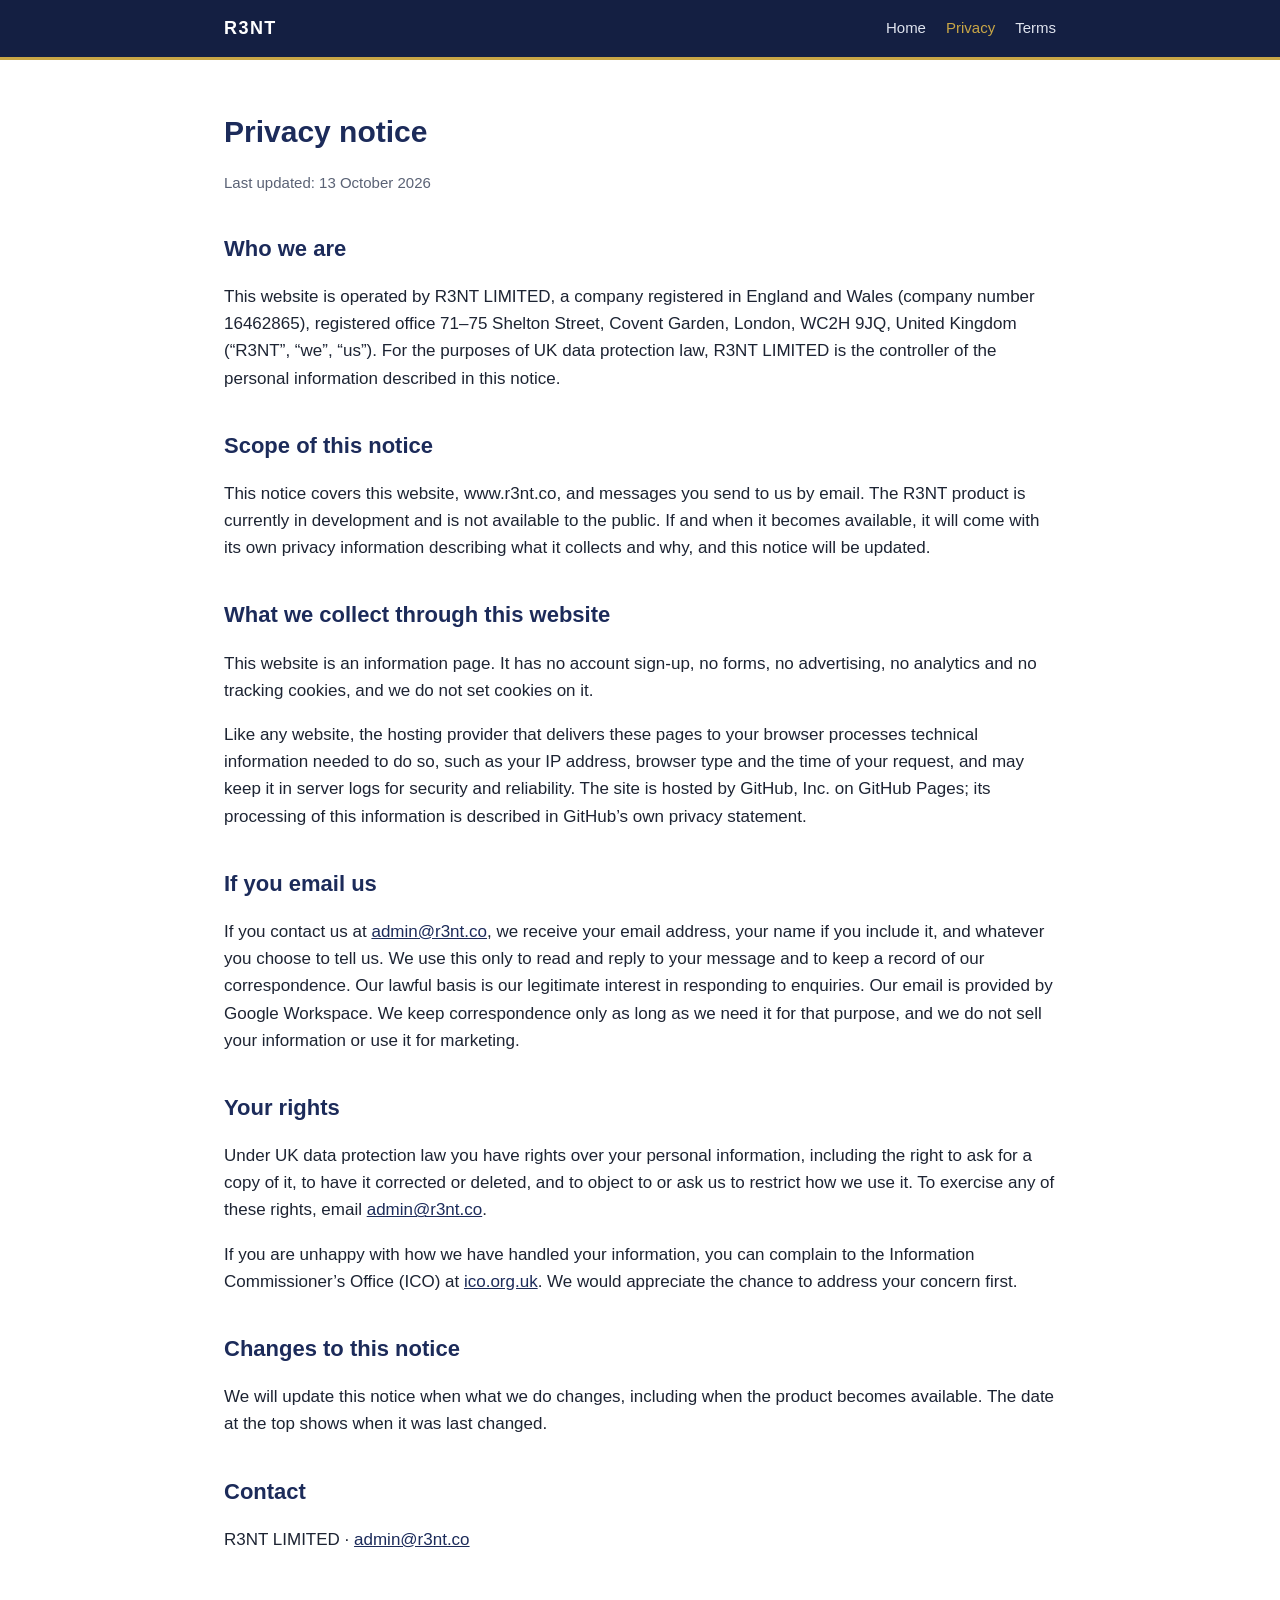
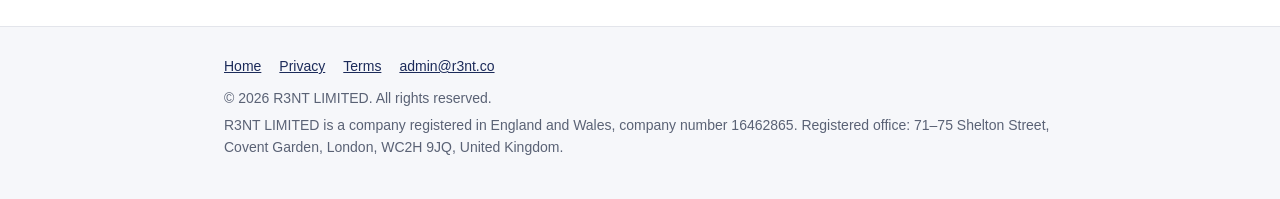
==== privacy/index.html @ ecab7422 "R3NT company website: home, privacy, terms Static site for www.r3nt.co (GitHub Pages). No scripts, c" ====
<!doctype html>
<html lang="en-GB">
<head>
<meta charset="utf-8">
<meta name="viewport" content="width=device-width, initial-scale=1">
<title>Privacy — R3NT</title>
<meta name="description" content="How R3NT LIMITED handles personal information in connection with this website.">
<link rel="canonical" href="https://www.r3nt.co/privacy/">
<link rel="icon" type="image/png" href="/assets/favicon.png">
<link rel="apple-touch-icon" href="/assets/apple-touch-icon.png">
<meta property="og:title" content="Privacy — R3NT">
<meta property="og:description" content="How R3NT LIMITED handles personal information in connection with this website.">
<meta property="og:url" content="https://www.r3nt.co/privacy/">
<meta property="og:image" content="https://www.r3nt.co/assets/r3nt-logo.jpg">
<meta name="theme-color" content="#141f42">
<link rel="stylesheet" href="/styles.css">
</head>
<body>
<header class="site-header"><div class="wrap"><a class="brand" href="/">R3NT</a><nav class="site-nav" aria-label="Main"><a href="/">Home</a><a href="/privacy/" aria-current="page">Privacy</a><a href="/terms/">Terms</a></nav></div></header>
<main class="content legal"><div class="wrap">
<h1>Privacy notice</h1>
<p class="updated">Last updated: 13 October 2026</p>

<h2>Who we are</h2>
<p>This website is operated by R3NT LIMITED, a company registered in England and Wales (company number 16462865), registered office 71&ndash;75 Shelton Street, Covent Garden, London, WC2H 9JQ, United Kingdom (&ldquo;R3NT&rdquo;, &ldquo;we&rdquo;, &ldquo;us&rdquo;). For the purposes of UK data protection law, R3NT LIMITED is the controller of the personal information described in this notice.</p>

<h2>Scope of this notice</h2>
<p>This notice covers this website, www.r3nt.co, and messages you send to us by email. The R3NT product is currently in development and is not available to the public. If and when it becomes available, it will come with its own privacy information describing what it collects and why, and this notice will be updated.</p>

<h2>What we collect through this website</h2>
<p>This website is an information page. It has no account sign-up, no forms, no advertising, no analytics and no tracking cookies, and we do not set cookies on it.</p>
<p>Like any website, the hosting provider that delivers these pages to your browser processes technical information needed to do so, such as your IP address, browser type and the time of your request, and may keep it in server logs for security and reliability. The site is hosted by GitHub, Inc. on GitHub Pages; its processing of this information is described in GitHub&rsquo;s own privacy statement.</p>

<h2>If you email us</h2>
<p>If you contact us at <a href="mailto:admin@r3nt.co">admin@r3nt.co</a>, we receive your email address, your name if you include it, and whatever you choose to tell us. We use this only to read and reply to your message and to keep a record of our correspondence. Our lawful basis is our legitimate interest in responding to enquiries. Our email is provided by Google Workspace. We keep correspondence only as long as we need it for that purpose, and we do not sell your information or use it for marketing.</p>

<h2>Your rights</h2>
<p>Under UK data protection law you have rights over your personal information, including the right to ask for a copy of it, to have it corrected or deleted, and to object to or ask us to restrict how we use it. To exercise any of these rights, email <a href="mailto:admin@r3nt.co">admin@r3nt.co</a>.</p>
<p>If you are unhappy with how we have handled your information, you can complain to the Information Commissioner&rsquo;s Office (ICO) at <a href="https://ico.org.uk/make-a-complaint/">ico.org.uk</a>. We would appreciate the chance to address your concern first.</p>

<h2>Changes to this notice</h2>
<p>We will update this notice when what we do changes, including when the product becomes available. The date at the top shows when it was last changed.</p>

<h2>Contact</h2>
<p>R3NT LIMITED &middot; <a href="mailto:admin@r3nt.co">admin@r3nt.co</a></p>
</div></main>
<footer class="site-footer"><div class="wrap"><nav aria-label="Legal"><a href="/">Home</a><a href="/privacy/">Privacy</a><a href="/terms/">Terms</a><a href="mailto:admin@r3nt.co">admin@r3nt.co</a></nav><p>&copy; 2026 R3NT LIMITED. All rights reserved.</p><p>R3NT LIMITED is a company registered in England and Wales, company number 16462865. Registered office: 71&ndash;75 Shelton Street, Covent Garden, London, WC2H 9JQ, United Kingdom.</p></div></footer>
</body></html>
---- styles.css ----
:root {
  --navy: #1c2b5a;
  --navy-deep: #141f42;
  --gold: #c9a646;
  --ink: #1d2433;
  --muted: #5a6275;
  --line: #e3e5eb;
  --paper: #ffffff;
  --wash: #f6f7fa;
}
* { box-sizing: border-box; }
html { -webkit-text-size-adjust: 100%; }
body {
  margin: 0;
  background: var(--paper);
  color: var(--ink);
  font: 17px/1.6 -apple-system, BlinkMacSystemFont, "Segoe UI", Roboto, "Helvetica Neue", Arial, sans-serif;
}
a { color: var(--navy); }
a:hover { color: var(--navy-deep); }
.wrap { max-width: 880px; margin: 0 auto; padding: 0 24px; }

.site-header { background: var(--navy-deep); border-bottom: 3px solid var(--gold); }
.site-header .wrap { display: flex; align-items: center; justify-content: space-between; gap: 16px; padding-top: 14px; padding-bottom: 14px; }
.brand { color: #fff; text-decoration: none; font-weight: 700; letter-spacing: .08em; font-size: 18px; }
.brand:hover { color: var(--gold); }
.site-nav { display: flex; gap: 20px; font-size: 15px; }
.site-nav a { color: #dfe3ee; text-decoration: none; }
.site-nav a:hover, .site-nav a[aria-current="page"] { color: var(--gold); }

.hero { background: var(--navy); color: #fff; text-align: center; padding: 56px 0 64px; }
.hero img { width: 100%; max-width: 560px; height: auto; display: block; margin: 0 auto 32px; border-radius: 6px; }
.hero h1 { margin: 0 auto; max-width: 640px; font-size: clamp(26px, 4.4vw, 38px); line-height: 1.25; font-weight: 700; }
.hero h1::after { content: ""; display: block; width: 64px; height: 3px; background: var(--gold); margin: 22px auto 0; }

.content { padding: 48px 0 56px; }
.content h2 { font-size: 22px; margin: 36px 0 10px; color: var(--navy); }
.content h2:first-child { margin-top: 0; }
.content p, .content li { color: var(--ink); }
.content .lead { font-size: 19px; }

.facts { display: grid; grid-template-columns: repeat(auto-fit, minmax(220px, 1fr)); gap: 16px; margin: 32px 0 0; padding: 0; list-style: none; }
.facts li { background: var(--wash); border: 1px solid var(--line); border-left: 3px solid var(--gold); border-radius: 6px; padding: 16px 18px; }
.facts strong { display: block; font-size: 13px; text-transform: uppercase; letter-spacing: .06em; color: var(--muted); margin-bottom: 4px; }

.legal .updated { color: var(--muted); font-size: 15px; }
.legal h1 { font-size: 30px; color: var(--navy); margin: 0 0 6px; }

.site-footer { background: var(--wash); border-top: 1px solid var(--line); color: var(--muted); font-size: 14px; padding: 28px 0 36px; }
.site-footer p { margin: 4px 0; }
.site-footer nav { display: flex; gap: 18px; margin-bottom: 10px; }
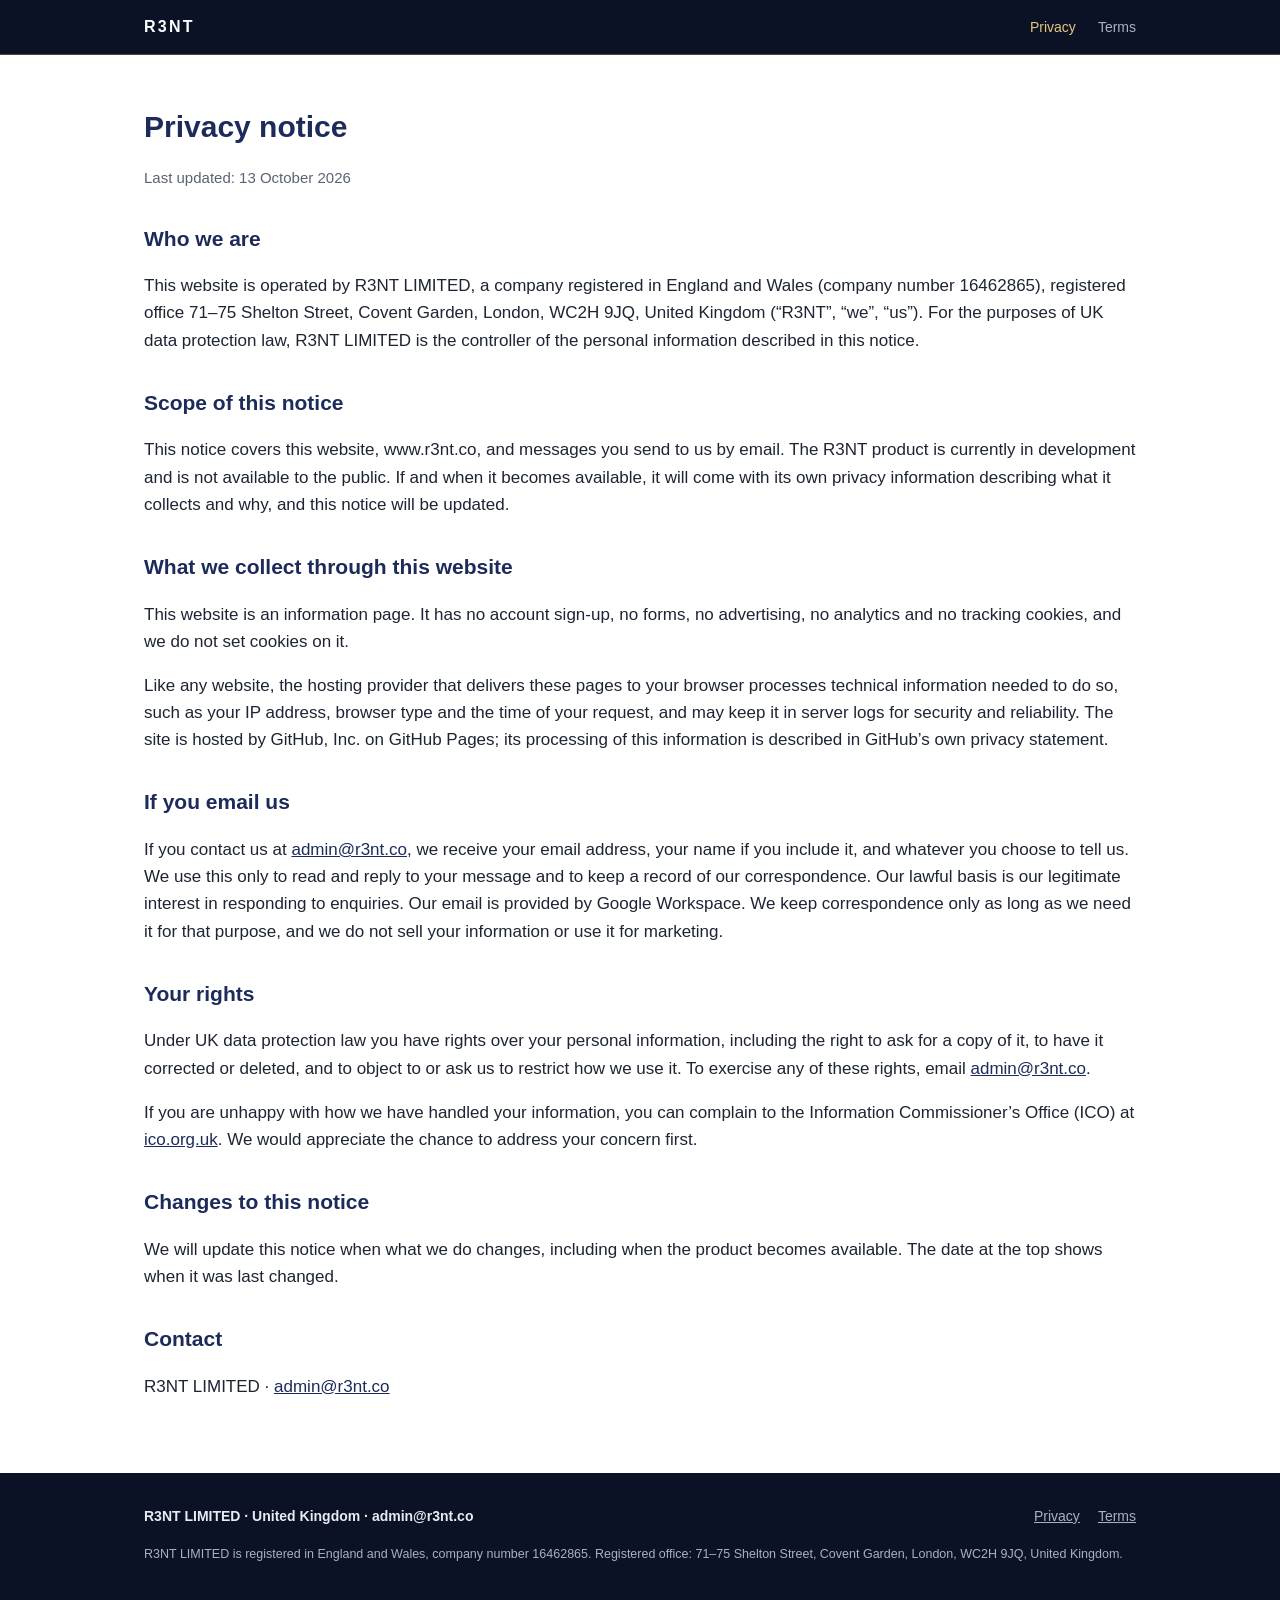
==== commit 2257bd00: "Homepage: witness, record, read — high-level positioning A trusted record for the moments that matte" ====
--- a/privacy/index.html
+++ b/privacy/index.html
@@ -16,7 +16,7 @@
 <link rel="stylesheet" href="/styles.css">
 </head>
 <body>
-<header class="site-header"><div class="wrap"><a class="brand" href="/">R3NT</a><nav class="site-nav" aria-label="Main"><a href="/">Home</a><a href="/privacy/" aria-current="page">Privacy</a><a href="/terms/">Terms</a></nav></div></header>
+<header class="site-header"><div class="wrap"><a class="brand" href="/">R3NT</a><nav class="site-nav" aria-label="Main"><a href="/privacy/" aria-current="page">Privacy</a><a href="/terms/">Terms</a></nav></div></header>
 <main class="content legal"><div class="wrap">
 <h1>Privacy notice</h1>
 <p class="updated">Last updated: 13 October 2026</p>
@@ -44,5 +44,5 @@
 <h2>Contact</h2>
 <p>R3NT LIMITED &middot; <a href="mailto:admin@r3nt.co">admin@r3nt.co</a></p>
 </div></main>
-<footer class="site-footer"><div class="wrap"><nav aria-label="Legal"><a href="/">Home</a><a href="/privacy/">Privacy</a><a href="/terms/">Terms</a><a href="mailto:admin@r3nt.co">admin@r3nt.co</a></nav><p>&copy; 2026 R3NT LIMITED. All rights reserved.</p><p>R3NT LIMITED is a company registered in England and Wales, company number 16462865. Registered office: 71&ndash;75 Shelton Street, Covent Garden, London, WC2H 9JQ, United Kingdom.</p></div></footer>
+<footer class="site-footer"><div class="wrap"><p class="who">R3NT LIMITED &middot; United Kingdom &middot; <a href="mailto:admin@r3nt.co">admin@r3nt.co</a></p><nav aria-label="Legal"><a href="/privacy/">Privacy</a><a href="/terms/">Terms</a></nav><p class="reg">R3NT LIMITED is registered in England and Wales, company number 16462865. Registered office: 71&ndash;75 Shelton Street, Covent Garden, London, WC2H 9JQ, United Kingdom.</p></div></footer>
 </body></html>
--- a/styles.css
+++ b/styles.css
@@ -1,51 +1,86 @@
 :root {
-  --navy: #1c2b5a;
-  --navy-deep: #141f42;
+  --ink: #0b1226;
+  --navy: #141f42;
+  --navy-2: #1c2b5a;
   --gold: #c9a646;
-  --ink: #1d2433;
+  --gold-soft: #e2c97a;
+  --text: #1d2433;
   --muted: #5a6275;
   --line: #e3e5eb;
   --paper: #ffffff;
   --wash: #f6f7fa;
+  --on-dark: #e8ebf3;
+  --on-dark-muted: #a9b0c4;
 }
 * { box-sizing: border-box; }
 html { -webkit-text-size-adjust: 100%; }
 body {
   margin: 0;
   background: var(--paper);
-  color: var(--ink);
+  color: var(--text);
   font: 17px/1.6 -apple-system, BlinkMacSystemFont, "Segoe UI", Roboto, "Helvetica Neue", Arial, sans-serif;
 }
-a { color: var(--navy); }
-a:hover { color: var(--navy-deep); }
-.wrap { max-width: 880px; margin: 0 auto; padding: 0 24px; }
+a { color: var(--navy-2); }
+.wrap { max-width: 1040px; margin: 0 auto; padding: 0 24px; }
+.narrow { max-width: 760px; }
 
-.site-header { background: var(--navy-deep); border-bottom: 3px solid var(--gold); }
+/* Header */
+.site-header { background: var(--ink); border-bottom: 1px solid rgba(201, 166, 70, .35); }
 .site-header .wrap { display: flex; align-items: center; justify-content: space-between; gap: 16px; padding-top: 14px; padding-bottom: 14px; }
-.brand { color: #fff; text-decoration: none; font-weight: 700; letter-spacing: .08em; font-size: 18px; }
-.brand:hover { color: var(--gold); }
-.site-nav { display: flex; gap: 20px; font-size: 15px; }
-.site-nav a { color: #dfe3ee; text-decoration: none; }
-.site-nav a:hover, .site-nav a[aria-current="page"] { color: var(--gold); }
+.brand { color: #fff; text-decoration: none; font-weight: 700; letter-spacing: .14em; font-size: 16px; }
+.brand:hover { color: var(--gold-soft); }
+.site-nav { display: flex; gap: 22px; font-size: 14px; }
+.site-nav a { color: var(--on-dark-muted); text-decoration: none; }
+.site-nav a:hover, .site-nav a[aria-current="page"] { color: var(--gold-soft); }
 
-.hero { background: var(--navy); color: #fff; text-align: center; padding: 56px 0 64px; }
-.hero img { width: 100%; max-width: 560px; height: auto; display: block; margin: 0 auto 32px; border-radius: 6px; }
-.hero h1 { margin: 0 auto; max-width: 640px; font-size: clamp(26px, 4.4vw, 38px); line-height: 1.25; font-weight: 700; }
-.hero h1::after { content: ""; display: block; width: 64px; height: 3px; background: var(--gold); margin: 22px auto 0; }
+/* Hero */
+.hero { background: radial-gradient(ellipse at 50% 0%, var(--navy-2) 0%, var(--navy) 45%, var(--ink) 100%); color: #fff; text-align: center; padding: 72px 0 80px; }
+.hero .logo { width: 100%; max-width: 440px; height: auto; display: block; margin: 0 auto 44px; border-radius: 4px; box-shadow: 0 18px 50px rgba(0, 0, 0, .45); }
+.hero h1 { margin: 0 auto; max-width: 760px; font-size: clamp(32px, 5.6vw, 54px); line-height: 1.12; font-weight: 700; letter-spacing: -.015em; }
+.hero p { margin: 24px auto 0; max-width: 640px; font-size: clamp(17px, 2.2vw, 20px); color: var(--on-dark); }
+.rule { width: 72px; height: 2px; background: var(--gold); margin: 36px auto 0; border: 0; }
 
+/* WITNESS → RECORD → READ */
+.flow { display: flex; align-items: center; justify-content: center; gap: 14px; margin: 40px 0 0; padding: 0; list-style: none; font-size: 13px; font-weight: 600; letter-spacing: .24em; color: var(--gold-soft); }
+.flow li { display: flex; align-items: center; gap: 14px; }
+.flow li + li::before { content: ""; width: 36px; height: 1px; background: rgba(226, 201, 122, .55); }
+
+/* Principles */
+.principles { padding: 72px 0; background: var(--wash); }
+.cards { display: grid; grid-template-columns: repeat(3, 1fr); gap: 20px; margin: 0; padding: 0; list-style: none; }
+.card { background: var(--paper); border: 1px solid var(--line); border-top: 3px solid var(--gold); border-radius: 8px; padding: 28px 26px 30px; }
+.card svg { width: 40px; height: 40px; color: var(--navy-2); }
+.step { display: block; margin: 18px 0 6px; font-size: 12px; font-weight: 600; letter-spacing: .2em; color: var(--muted); }
+.card h2 { margin: 0 0 10px; font-size: 22px; color: var(--ink); }
+.card p { margin: 0; color: var(--text); }
+
+/* Closing */
+.closing { padding: 88px 0 96px; text-align: center; }
+.closing h2 { margin: 0 auto; max-width: 760px; font-size: clamp(28px, 4.4vw, 42px); line-height: 1.2; color: var(--ink); letter-spacing: -.01em; }
+.closing p { margin: 22px auto 0; max-width: 620px; font-size: 19px; color: var(--muted); }
+.closing .tagline { margin-top: 40px; font-size: 14px; font-weight: 600; letter-spacing: .12em; color: #a98a2f; }
+
+/* Legal pages */
 .content { padding: 48px 0 56px; }
-.content h2 { font-size: 22px; margin: 36px 0 10px; color: var(--navy); }
-.content h2:first-child { margin-top: 0; }
-.content p, .content li { color: var(--ink); }
-.content .lead { font-size: 19px; }
+.legal h1 { font-size: 30px; color: var(--navy-2); margin: 0 0 6px; }
+.legal h2 { font-size: 21px; margin: 32px 0 8px; color: var(--navy-2); }
+.legal .updated { color: var(--muted); font-size: 15px; }
 
-.facts { display: grid; grid-template-columns: repeat(auto-fit, minmax(220px, 1fr)); gap: 16px; margin: 32px 0 0; padding: 0; list-style: none; }
-.facts li { background: var(--wash); border: 1px solid var(--line); border-left: 3px solid var(--gold); border-radius: 6px; padding: 16px 18px; }
-.facts strong { display: block; font-size: 13px; text-transform: uppercase; letter-spacing: .06em; color: var(--muted); margin-bottom: 4px; }
+/* Footer */
+.site-footer { background: var(--ink); color: var(--on-dark-muted); font-size: 14px; padding: 32px 0 40px; }
+.site-footer .wrap { display: flex; flex-wrap: wrap; justify-content: space-between; gap: 12px 24px; }
+.site-footer .who { color: var(--on-dark); font-weight: 600; margin: 0; }
+.site-footer .who a { color: var(--on-dark); text-decoration: none; }
+.site-footer nav { display: flex; gap: 18px; }
+.site-footer nav a { color: var(--on-dark-muted); }
+.site-footer .reg { flex-basis: 100%; margin: 6px 0 0; font-size: 12.5px; line-height: 1.5; }
 
-.legal .updated { color: var(--muted); font-size: 15px; }
-.legal h1 { font-size: 30px; color: var(--navy); margin: 0 0 6px; }
-
-.site-footer { background: var(--wash); border-top: 1px solid var(--line); color: var(--muted); font-size: 14px; padding: 28px 0 36px; }
-.site-footer p { margin: 4px 0; }
-.site-footer nav { display: flex; gap: 18px; margin-bottom: 10px; }
+@media (max-width: 820px) {
+  .cards { grid-template-columns: 1fr; }
+  .flow { gap: 8px; letter-spacing: .16em; font-size: 12px; }
+  .flow li { gap: 8px; }
+  .flow li + li::before { width: 18px; }
+  .hero { padding: 52px 0 60px; }
+  .principles { padding: 52px 0; }
+  .closing { padding: 64px 0 72px; }
+}
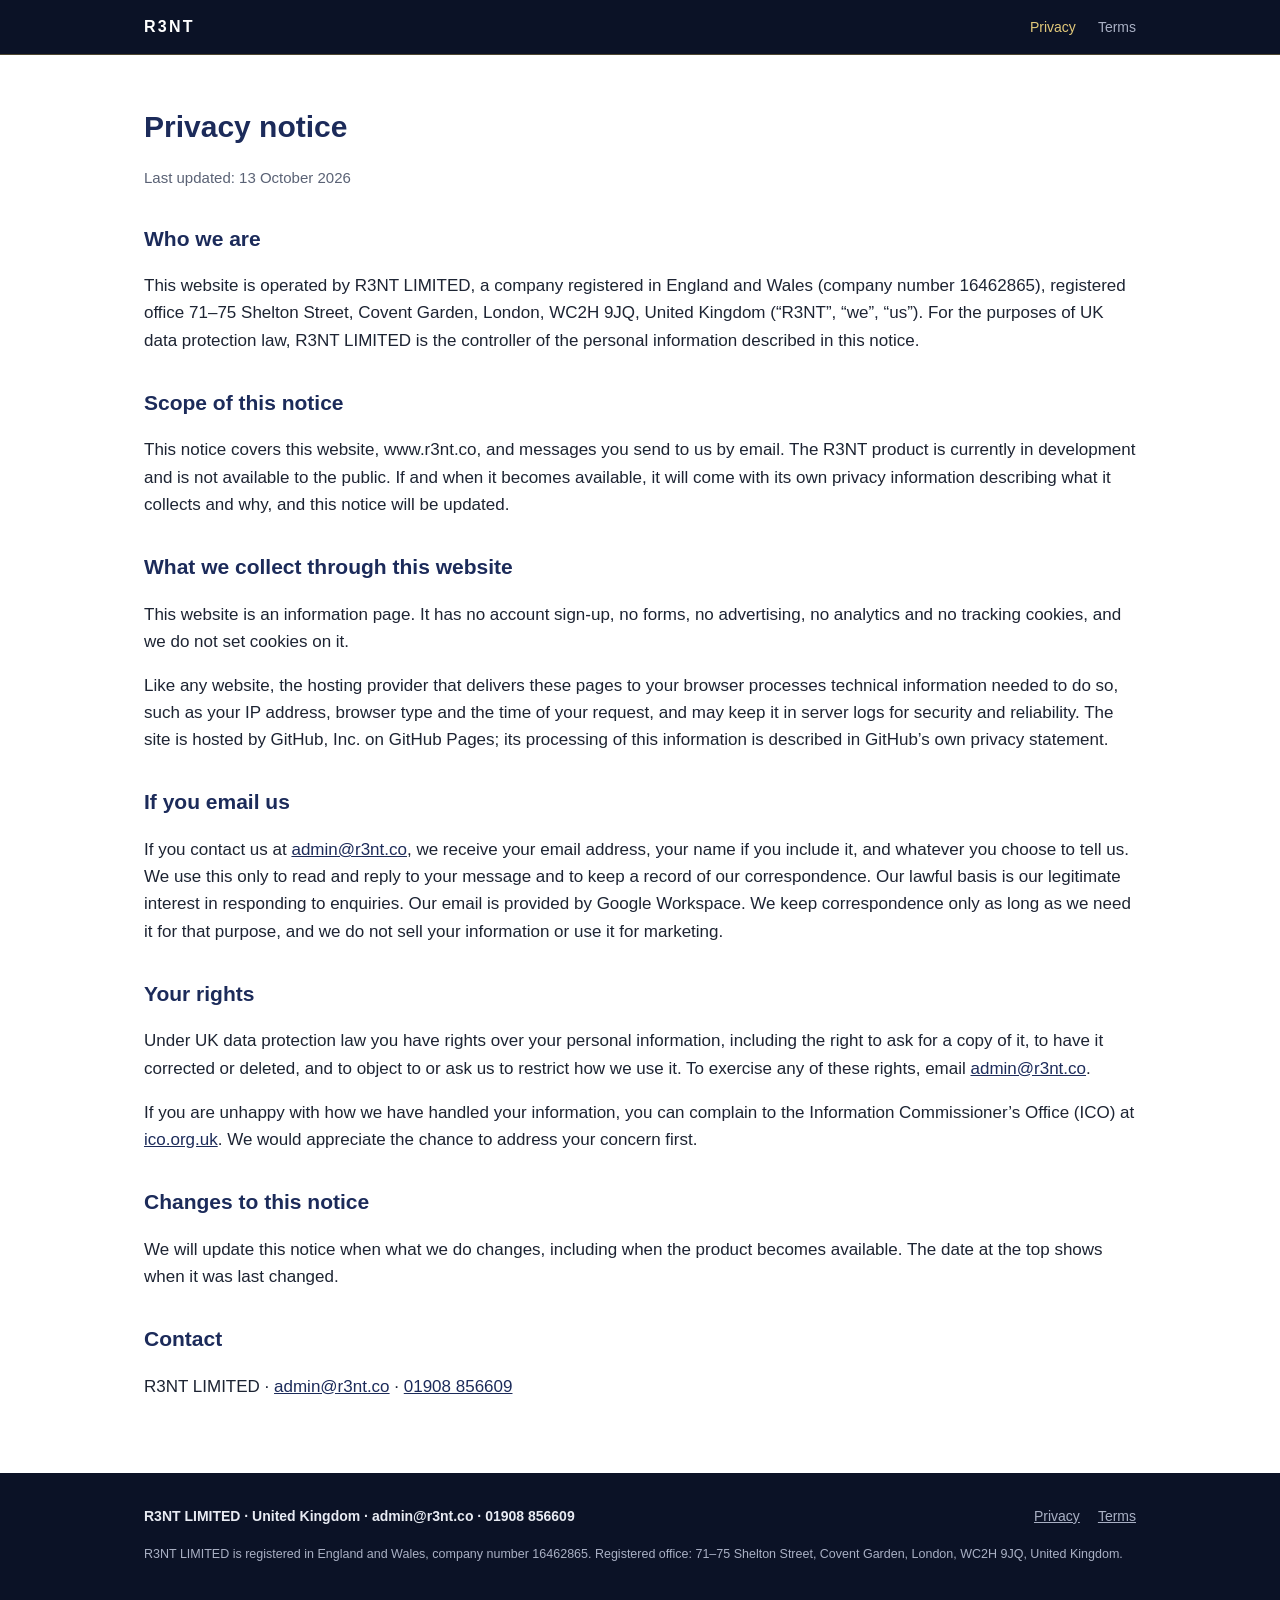
==== commit ab90af89: "Add company phone number to contact details Co-Authored-By: Claude Opus 5.5 (1M context) <noreply@an" ====
--- a/privacy/index.html
+++ b/privacy/index.html
@@ -42,7 +42,7 @@
 <p>We will update this notice when what we do changes, including when the product becomes available. The date at the top shows when it was last changed.</p>
 
 <h2>Contact</h2>
-<p>R3NT LIMITED &middot; <a href="mailto:admin@r3nt.co">admin@r3nt.co</a></p>
+<p>R3NT LIMITED &middot; <a href="mailto:admin@r3nt.co">admin@r3nt.co</a> &middot; <a href="tel:+441908856609">01908 856609</a></p>
 </div></main>
-<footer class="site-footer"><div class="wrap"><p class="who">R3NT LIMITED &middot; United Kingdom &middot; <a href="mailto:admin@r3nt.co">admin@r3nt.co</a></p><nav aria-label="Legal"><a href="/privacy/">Privacy</a><a href="/terms/">Terms</a></nav><p class="reg">R3NT LIMITED is registered in England and Wales, company number 16462865. Registered office: 71&ndash;75 Shelton Street, Covent Garden, London, WC2H 9JQ, United Kingdom.</p></div></footer>
+<footer class="site-footer"><div class="wrap"><p class="who">R3NT LIMITED &middot; United Kingdom &middot; <a href="mailto:admin@r3nt.co">admin@r3nt.co</a> &middot; <a href="tel:+441908856609">01908 856609</a></p><nav aria-label="Legal"><a href="/privacy/">Privacy</a><a href="/terms/">Terms</a></nav><p class="reg">R3NT LIMITED is registered in England and Wales, company number 16462865. Registered office: 71&ndash;75 Shelton Street, Covent Garden, London, WC2H 9JQ, United Kingdom.</p></div></footer>
 </body></html>
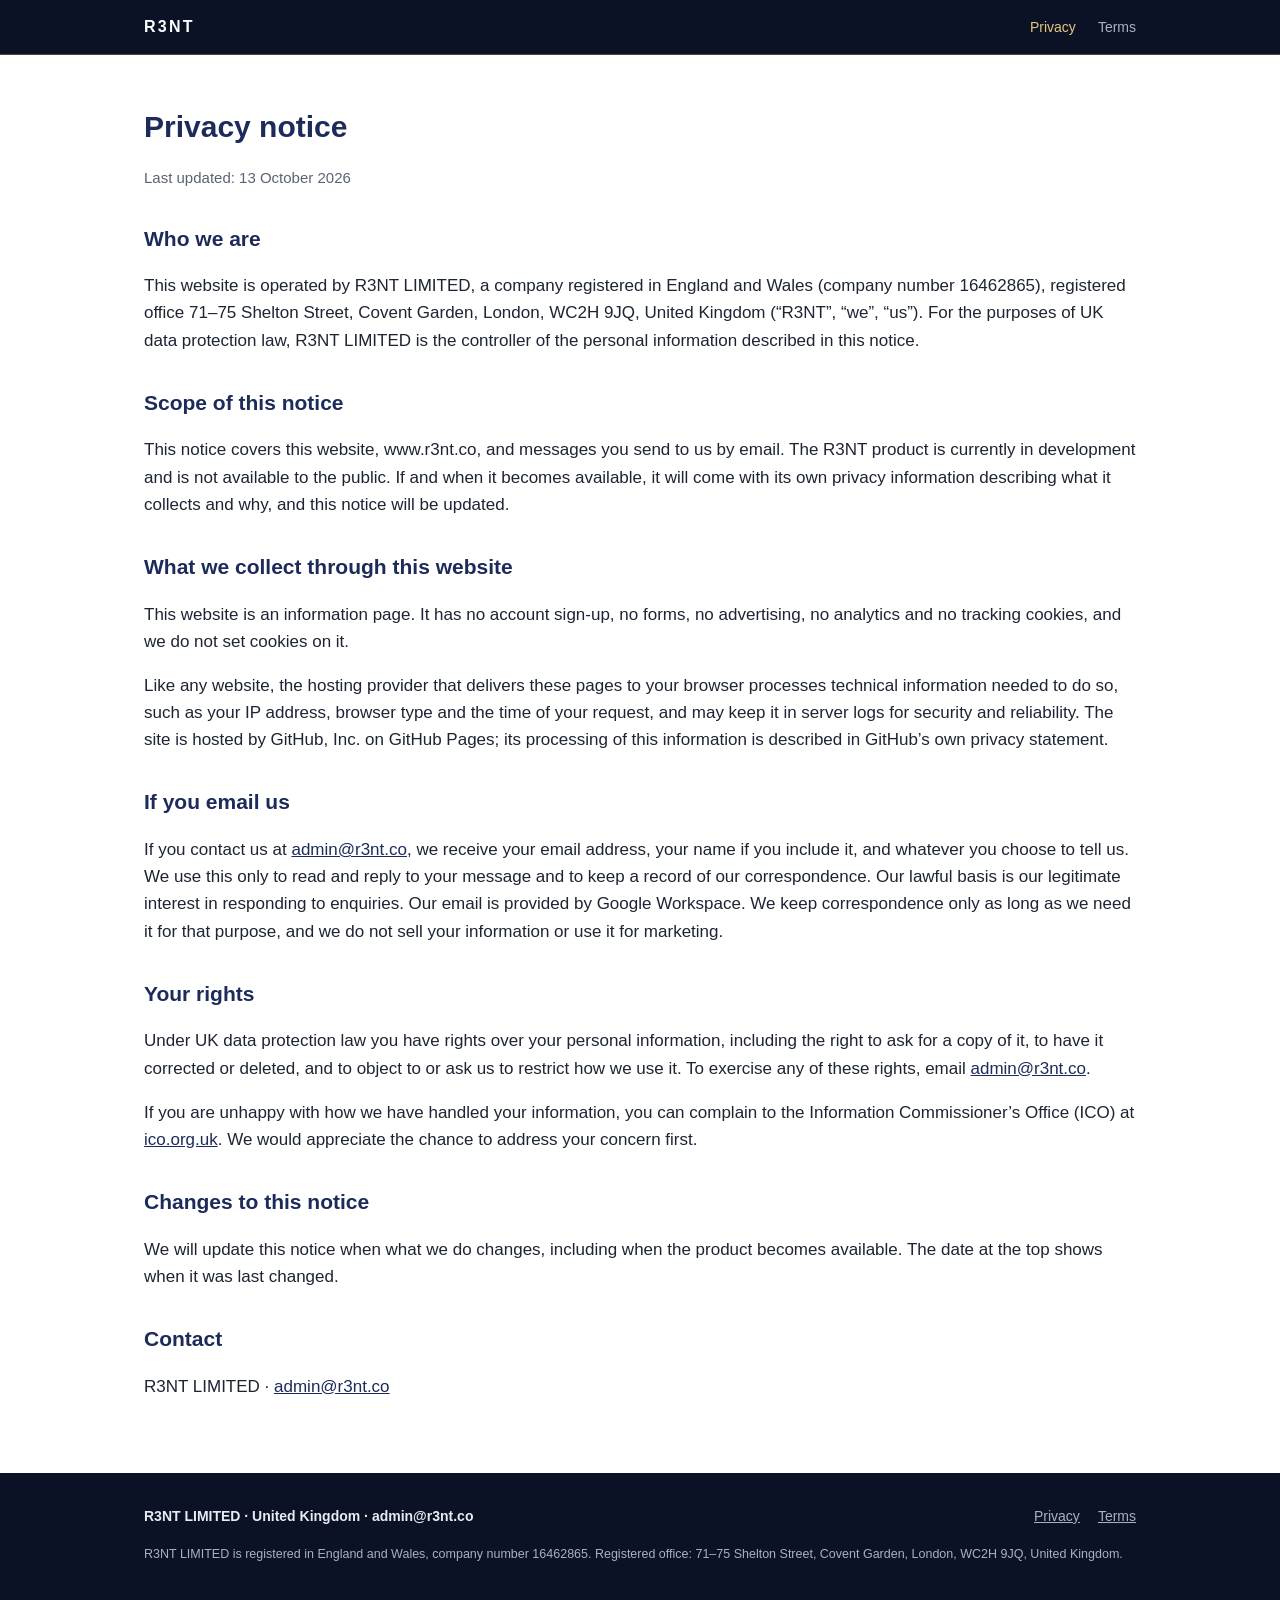
==== commit 991672a0: "Remove company phone number from contact details Co-Authored-By: Claude Opus 5.5 (1M context) <norep" ====
--- a/privacy/index.html
+++ b/privacy/index.html
@@ -42,7 +42,7 @@
 <p>We will update this notice when what we do changes, including when the product becomes available. The date at the top shows when it was last changed.</p>
 
 <h2>Contact</h2>
-<p>R3NT LIMITED &middot; <a href="mailto:admin@r3nt.co">admin@r3nt.co</a> &middot; <a href="tel:+441908856609">01908 856609</a></p>
+<p>R3NT LIMITED &middot; <a href="mailto:admin@r3nt.co">admin@r3nt.co</a></p>
 </div></main>
-<footer class="site-footer"><div class="wrap"><p class="who">R3NT LIMITED &middot; United Kingdom &middot; <a href="mailto:admin@r3nt.co">admin@r3nt.co</a> &middot; <a href="tel:+441908856609">01908 856609</a></p><nav aria-label="Legal"><a href="/privacy/">Privacy</a><a href="/terms/">Terms</a></nav><p class="reg">R3NT LIMITED is registered in England and Wales, company number 16462865. Registered office: 71&ndash;75 Shelton Street, Covent Garden, London, WC2H 9JQ, United Kingdom.</p></div></footer>
+<footer class="site-footer"><div class="wrap"><p class="who">R3NT LIMITED &middot; United Kingdom &middot; <a href="mailto:admin@r3nt.co">admin@r3nt.co</a></p><nav aria-label="Legal"><a href="/privacy/">Privacy</a><a href="/terms/">Terms</a></nav><p class="reg">R3NT LIMITED is registered in England and Wales, company number 16462865. Registered office: 71&ndash;75 Shelton Street, Covent Garden, London, WC2H 9JQ, United Kingdom.</p></div></footer>
 </body></html>
